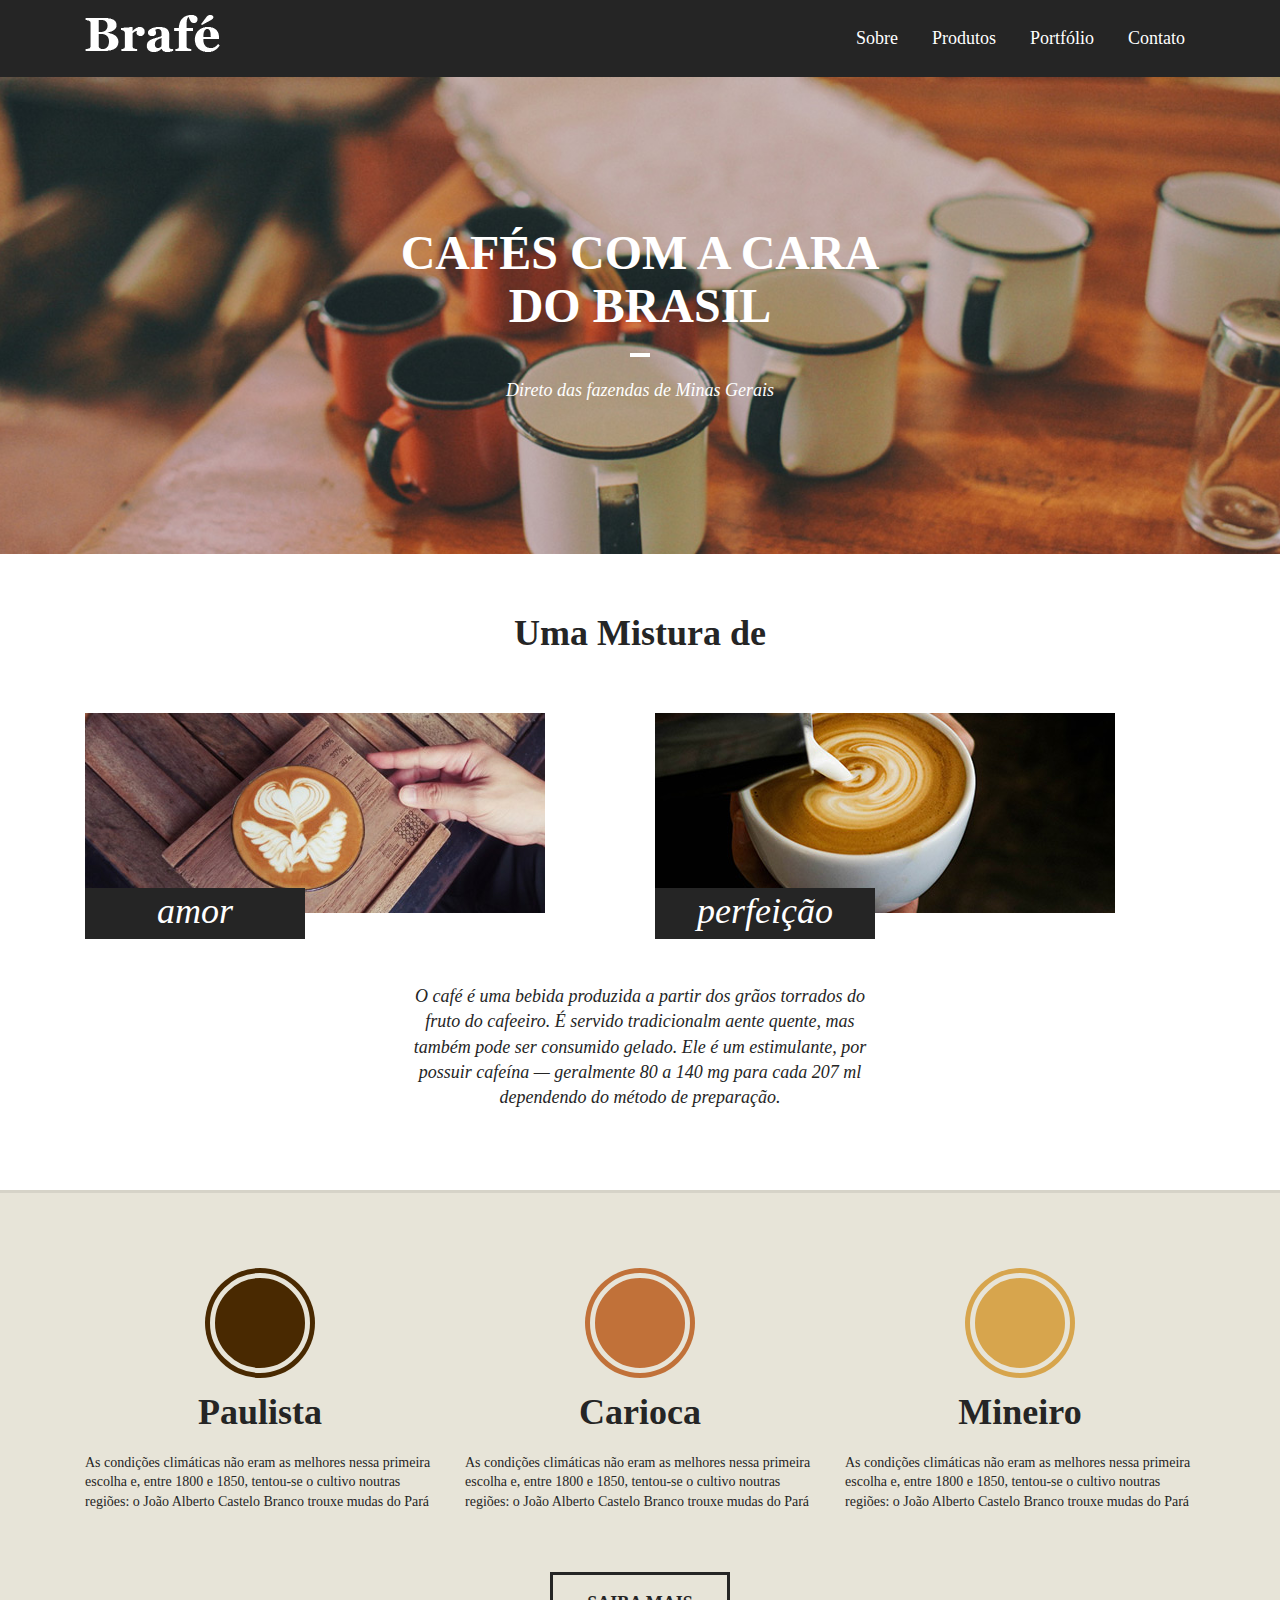
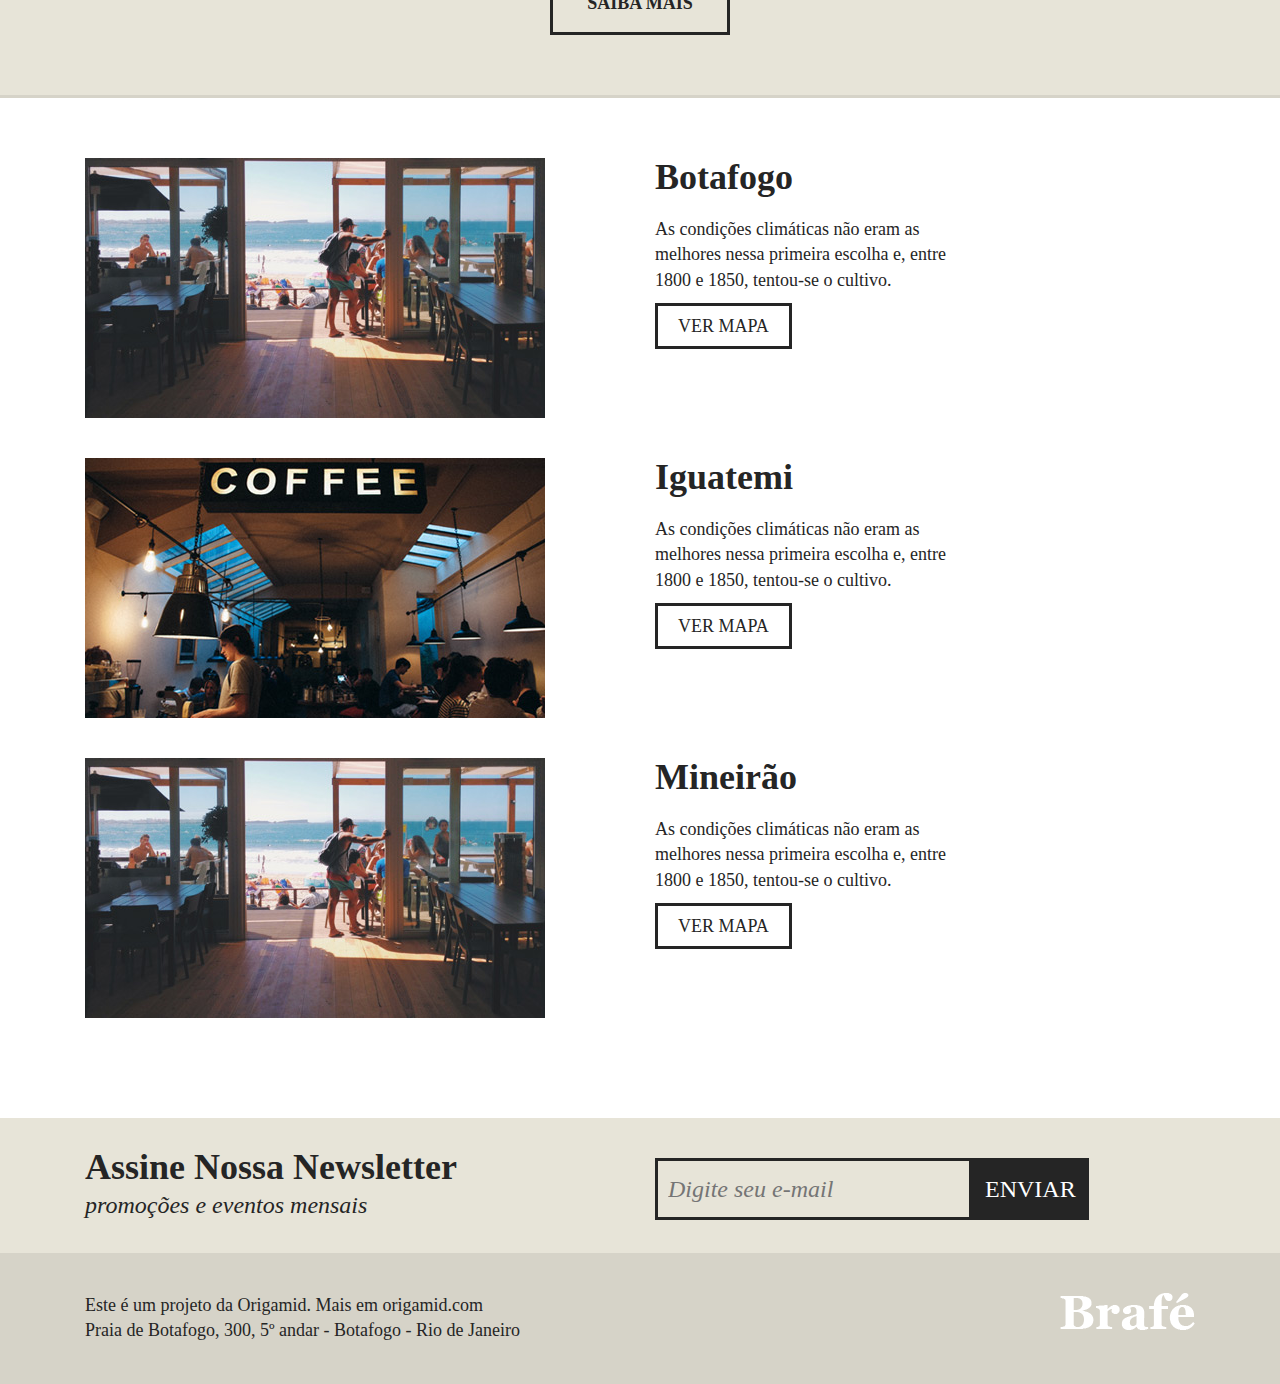
==== Brafé_parte02/Bootstrap_Brafe/index.html @ 496f5d2c "Finalizacao usando grid" ====
<!DOCTYPE html>
<html>
<head>
	<title>Brafé 1</title>
	<meta charset="utf-8">
	<meta name="viewport" content="width=device-width, initial-scale=1, shrink-to-fit=no">
	<link rel="stylesheet" type="text/css" href="css/bootstrap.min.css">
	<link rel="stylesheet" type="text/css" href="css/style.css">
</head>
<body>
	
	<header class="menu">
		<div class="container">
			<div class="row">
				<a class="menu-logo col-md-4" href="#"><img src="img/brafe.png" alt="Brafé"></a>	
				<nav class="menu-nav col-md-8">
					<ul>
						<li><a href="#">Sobre</a></li>
						<li><a href="#">Produtos</a></li>
						<li><a href="#">Portfólio</a></li>
						<li><a href="#">Contato</a></li>
					</ul>
				</nav>
			</div>
		</div>
	</header>
	
	<main class="intro">
		<h1>Cafés com a cara<br>do Brasil</h1>
		<p>Direto das fazendas de Minas Gerais</p>
	</main>
	
	<section class="sobre container">
		<h2>Uma Mistura de</h2>
		<div class="row">
			<div class="col-sm sobre-item">
				<img src="img/cafe-1.jpg">
				<h3>amor</h3>
			</div>
			<div class="col-sm sobre-item">
				<img src="img/cafe-2.jpg">
				<h3>perfeição</h3>
			</div>
		</div>
		<p>O café é uma bebida produzida a partir dos grãos torrados do fruto do cafeeiro. É servido tradicionalm
aente quente, mas também pode ser consumido gelado. Ele é um estimulante, por possuir cafeína — geralmente 80 a 140 mg para cada 207 ml dependendo do método de preparação.</p>
	</section>
	
	<section class="produtos">
		<div class="container">
			<div class="row">
				<div class="produtos-item col-sm">
					<h2 class="produtos-paulista">Paulista</h2>
					<p>As condições climáticas não eram as melhores nessa primeira escolha e, entre 1800 e 1850, tentou-se o cultivo noutras regiões: o João Alberto Castelo Branco trouxe mudas do Pará</p>
				</div>
				<div class="produtos-item col-sm">
					<h2 class="produtos-carioca">Carioca</h2>
					<p>As condições climáticas não eram as melhores nessa primeira escolha e, entre 1800 e 1850, tentou-se o cultivo noutras regiões: o João Alberto Castelo Branco trouxe mudas do Pará</p>
				</div>
				<div class="produtos-item col-sm">
					<h2 class="produtos-mineiro">Mineiro</h2>
					<p>As condições climáticas não eram as melhores nessa primeira escolha e, entre 1800 e 1850, tentou-se o cultivo noutras regiões: o João Alberto Castelo Branco trouxe mudas do Pará</p>
				</div>
			</div>
			<a class="produtos-btn" href="#">Saiba Mais</a>
		</div>
	</section>
	
	<section class="locais container">
		<div class="locais-item row">
			<div class="col-sm">
				<img src="img/botafogo.jpg" alt="Brafé unidade Botafogo">
			</div>
			<div class="col-sm">
				<h2>Botafogo</h2>
				<p>As condições climáticas não eram as melhores nessa primeira escolha e, entre 1800 e 1850, tentou-se o cultivo.</p>
				<a href="#">Ver Mapa</a>
			</div>
		</div>
		
		<div class="locais-item row">
			<div class="col-sm">
				<img src="img/iguatemi.jpg" alt="Brafé unidade Iguatemi">
			</div>
			<div class="col-sm">
				<h2>Iguatemi</h2>
				<p>As condições climáticas não eram as melhores nessa primeira escolha e, entre 1800 e 1850, tentou-se o cultivo.</p>
				<a href="#">Ver Mapa</a>
			</div>
		</div>
		
		<div class="locais-item row">
			<div class="col-sm">
				<img src="img/botafogo.jpg" alt="Brafé unidade Mineirão">
			</div>
			<div class="col-sm">
				<h2>Mineirão</h2>
				<p>As condições climáticas não eram as melhores nessa primeira escolha e, entre 1800 e 1850, tentou-se o cultivo.</p>
				<a href="#">Ver Mapa</a>
			</div>
		</div>
	
	</section>
	
	<section class="assine">
		<div class="container">
			<div class="row">
				<div class="assine-info col-sm">
					<h2>Assine Nossa Newsletter</h2>
					<p>promoções e eventos mensais</p>
				</div>
				<form class="col-sm">
					<label>E-mail</label>
					<input type="text" placeholder="Digite seu e-mail">
					<button type="submit">Enviar</button>
				</form>
			</div>
		</div>
	</section>
	
	<footer class="footer">
		<div class="container">
			<div class="row">
				<p class="col-sm-8">Este é um projeto da Origamid. Mais em origamid.com<br>Praia de Botafogo, 300, 5º andar - Botafogo - Rio de Janeiro</p>
				<div class="col-sm">
					<img src="img/brafe.png" alt="Brafé">
				</div>
			</div>
		</div>
	</footer>
	
</body>
</html>
---- Brafé_parte02/Bootstrap_Brafe/css/style.css ----
/* Reset */

body, h1, h2, h3, p, ul {
	padding: 0px;
	margin: 0px;
}

body {
	font-family: Georgia, serif;
	color: #252525;	
}

* {
	box-sizing: border-box;
}

img {
	display: block;
	max-width: 100%;
}

/* Menu */

.menu {
	background: #252525;
	padding: 15px 0px;
}

.menu-nav a {
	text-decoration: none;
	color: #fff;
	font-size: 1.125em;
}

.menu-nav ul {
	float: right;
	list-style: none;
}

.menu-nav ul li {
	display: inline-block;
}

.menu-nav ul li a {
	display: inline-block;
	padding: 10px;
	margin-left: 10px;
}

@media (max-width: 768px) {
	.menu-nav ul {
		float: none;
	}
	.menu-nav ul li a {
		padding-left: 0px;
		margin-left: 0px;
	}
}

/* Intro */

.intro {
	background: url('../img/bg-intro.jpg') no-repeat center center;
	background-size: cover;
	color: #fff;
	padding: 150px 0;
	text-align: center;
}

.intro h1 {
	text-transform: uppercase;
	font-size: 3em;
	font-weight: bold;
}

.intro h1::after {
	content: '';
	display: block;
	width: 20px;
	height: 4px;
	background: #fff;
	margin: 20px auto;
}

.intro p {
	font-style: italic;
	font-size: 1.125em;
}

@media (max-width: 768px) {
	.intro {
		padding: 60px 0px;
	}
}

/* Sobre */

.sobre {
	padding-top: 60px;
	padding-bottom: 60px;
}

.sobre h2 {
	font-size: 2.25em;
	text-align: center;
	margin-bottom: 60px;
	font-weight: bold;
}

.sobre-item h3 {
	font-size: 2.25em;
	line-height: 1em;
	background: #252525;
	color: #fff;
	font-style: italic;
	font-weight: normal;
	text-align: center;
	position: relative;
	width: 220px;
	padding: 5px 0 10px 0;
	top: -25px;
}

.sobre > p {
	font-size: 1.125em;
	line-height: 1.4em;
	font-style: italic;
	max-width: 460px;
	text-align: center;
	margin: 20px auto;
}

/* Produtos */

.produtos {
	background: #e7e4d8;
	border-top: 3px solid #d6d3c8;
	border-bottom: 3px solid #d6d3c8;
	padding-top: 60px;
	padding-bottom: 60px;
}

.produtos-item {
	margin-bottom: 40px;
}

.produtos-item h2 {
	font-size: 2.25em;
	text-align: center;
	margin-bottom: 20px;
	font-weight: bold;
}

.produtos-item h2::before {
	content: '';
	display: block;
	width: 100px;
	height: 100px;
	background: currentColor;
	border-radius: 50%;
	border: 5px solid #e7e4d8;
	box-shadow: 0 0 0 5px currentColor;
	margin: 20px auto;
}

h2.produtos-paulista::before {
	color: #492901;
}

h2.produtos-carioca::before {
	color: #c17139;
}

h2.produtos-mineiro::before {
	color: #d7a54d;
}

.produtos-item p {
	font-size: 0.875em;
	line-height: 1.4em;
}

.produtos-btn {
	border: 3px solid #252525;
	color: #252525;
	text-decoration: none;
	text-align: center;
	font-size: 1.125em;
	font-weight: bold;
	text-transform: uppercase;
	width: 180px;
	display: block;
	margin: 20px auto 0 auto;
	padding: 15px 0;
}

.produtos-btn:hover {
	text-decoration: none;
	color: #C17139;
	border-color: #C17139;
}

/* Locais */

.locais {
	padding-top: 60px;
	padding-bottom: 60px;
}

.locais-item {
	margin-bottom: 40px;
}

.locais-item h2 {
	font-size: 2.25em;
	margin-bottom: 20px;
	font-weight: bold;
}

.locais-item p {
	font-size: 1.125em;
	line-height: 1.4em;
	max-width: 320px;
	margin-bottom: 20px;
}

.locais-item a {
	font-size: 1.125em;
	text-transform: uppercase;
	text-decoration: none;
	border: 3px solid;
	color: #252525;
	padding: 10px 20px;
}

/* Assine */

.assine {
	background: #e7e4d8;
	padding-top: 30px;
	padding-bottom: 30px;
}

.assine-info h2 {
	font-size: 2.25em;
	font-weight: bold;
}

.assine-info p {
	font-size: 1.5em;
	font-style: italic;
}

.assine form label {
	display: none;
}

.assine form {
	margin-top: 10px;
	display: flex;
	flex-wrap: wrap;
	align-content: flex-start;
}

.assine input {
	border: 3px solid #252525;
	background: none;
	font-size: 1.5em;
	font-style: italic;
	font-family: Georgia, serif;
	align-self: flex-start;
	padding: 10px;
}

.assine button {
	background: #252525;
	border: none;
	font-family: Georgia, serif;
	text-transform: uppercase;
	font-size: 1.5em;
	color: #fff;
	cursor: pointer;
	align-self: flex-start;
	padding: 13px;
}

/*Footer*/

.footer {
	background: #d6d3c8;
	padding-top: 40px;
	padding-bottom: 40px;
}

.footer p {
	font-size: 1.125em;
	line-height: 1.4em;
}

.footer img {
	float: right;
}

@media (max-width: 768px) {
	.footer img {
		float: none;
		margin-top: 20px;
	}
}
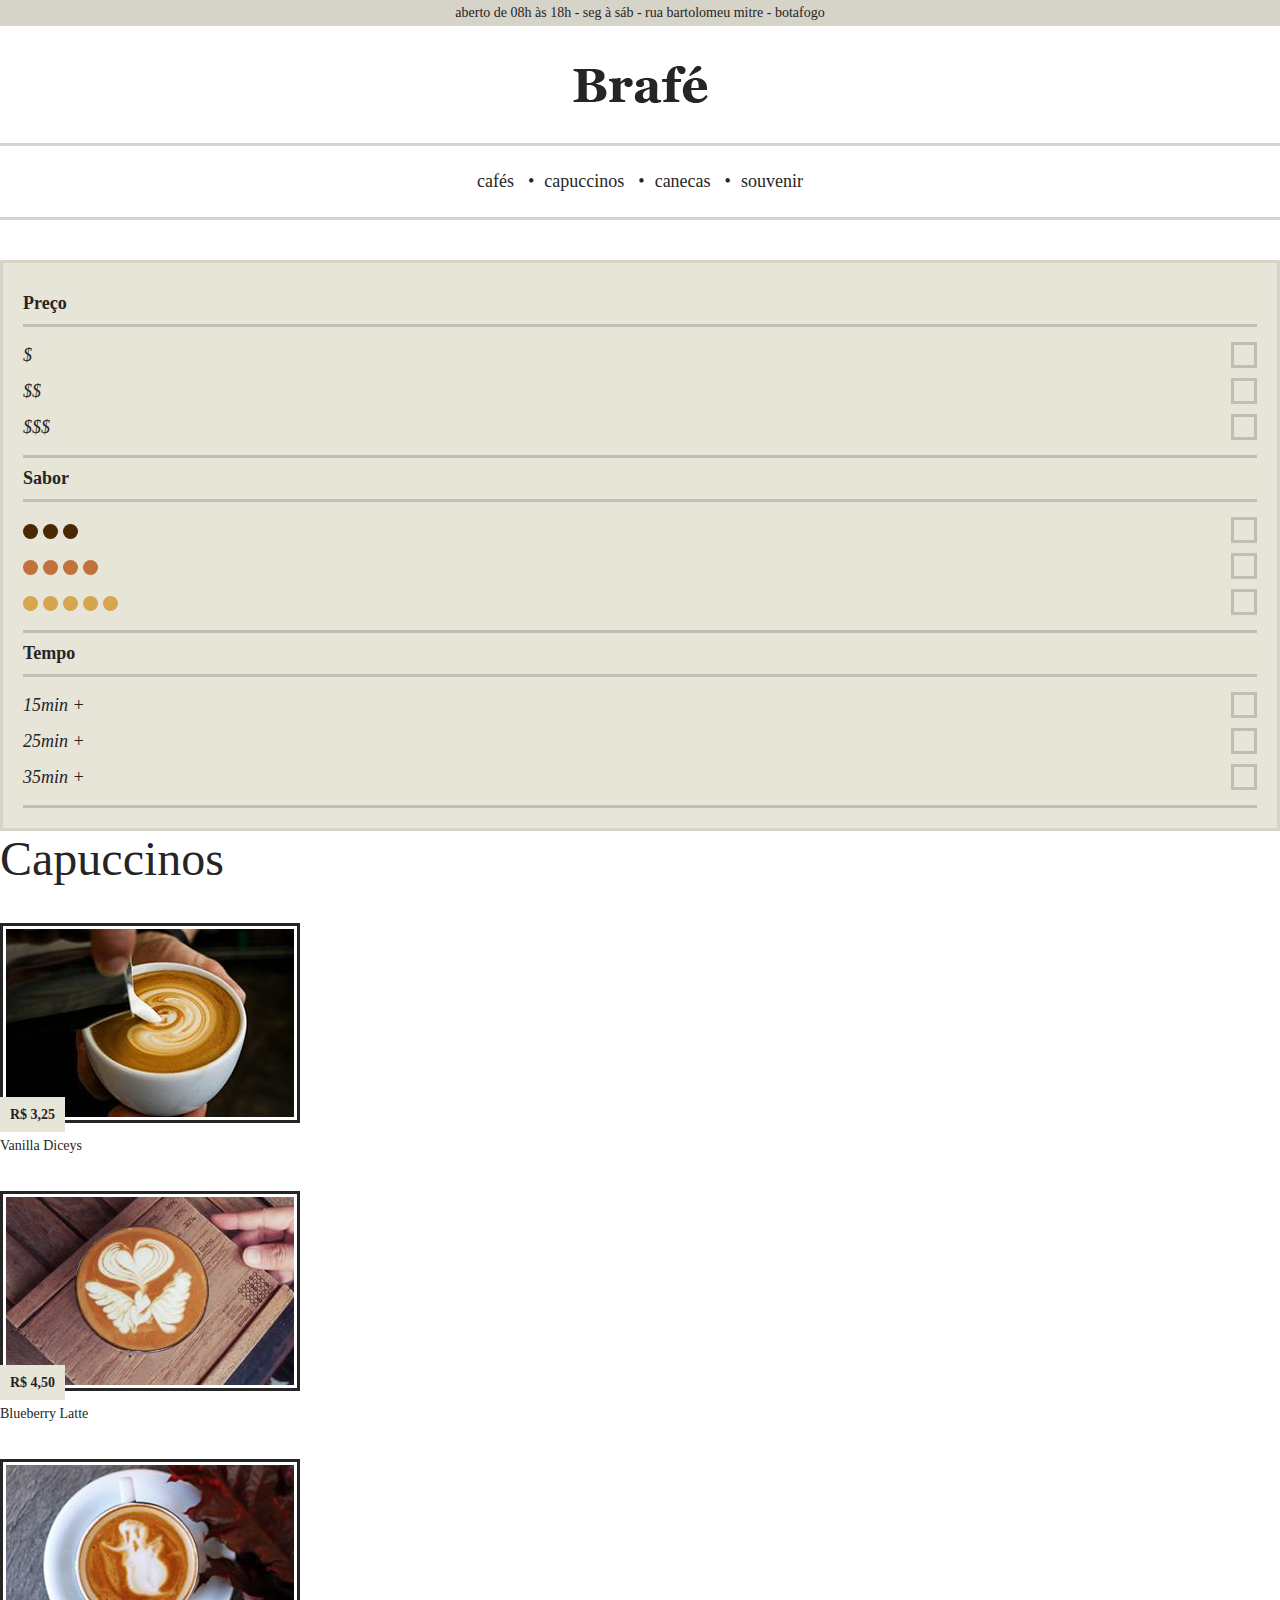
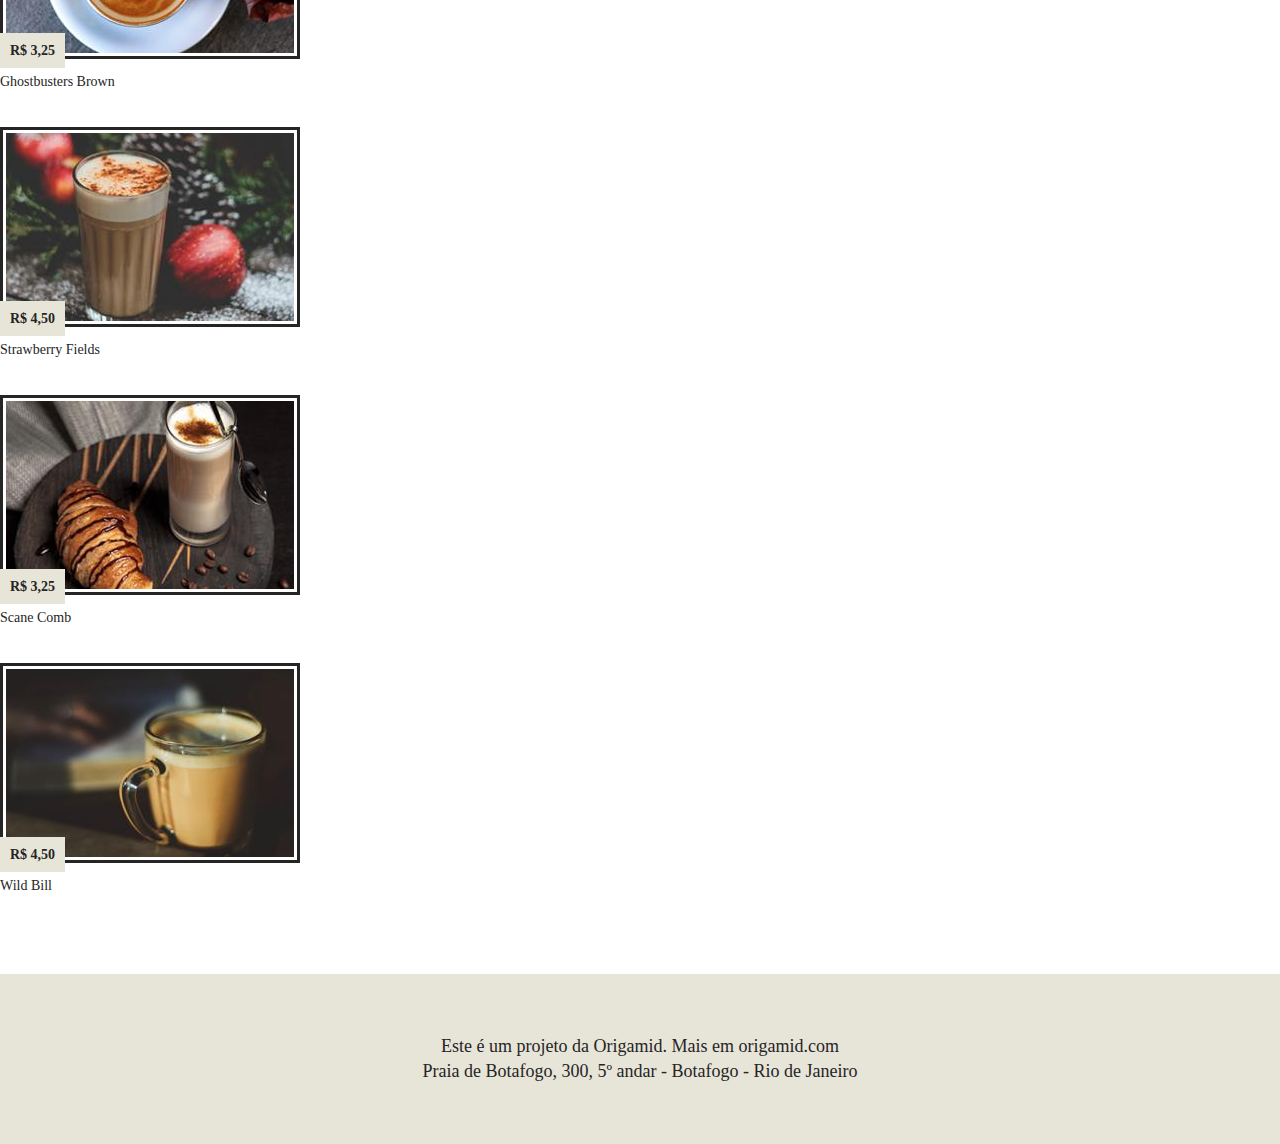
==== commit ae133bd3: "Brafe 3 puro concluido" ====
--- a/Brafé_parte02/Bootstrap_Brafe/index.html
+++ b/Brafé_parte02/Bootstrap_Brafe/index.html
@@ -1,148 +1,104 @@
 <!DOCTYPE html>
 <html>
+
 <head>
-	<title>Brafé 1</title>
+	<title>Brafé 2</title>
 	<meta charset="utf-8">
 	<meta name="viewport" content="width=device-width, initial-scale=1, shrink-to-fit=no">
-	<link rel="stylesheet" type="text/css" href="css/bootstrap.min.css">
 	<link rel="stylesheet" type="text/css" href="css/style.css">
 </head>
+
 <body>
-	
-	<header class="menu">
+
+	<body>
+
+		<header>
+			<div class="header-informacoes">
+				<p>aberto de 08h às 18h - seg à sáb - rua bartolomeu mitre - botafogo</p>
+			</div>
+			<a class="header-logo" href="index.html">
+				<img src="img/brafe.png" alt="Brafé">
+			</a>
+			<nav class="header-menu">
+				<ul>
+					<li><a href="#">cafés</a></li>
+					<li><a href="#">capuccinos</a></li>
+					<li><a href="#">canecas</a></li>
+					<li><a href="#">souvenir</a></li>
+				</ul>
+			</nav>
+		</header>
+
 		<div class="container">
 			<div class="row">
-				<a class="menu-logo col-md-4" href="#"><img src="img/brafe.png" alt="Brafé"></a>	
-				<nav class="menu-nav col-md-8">
+				<nav class="filtro col-md-4">
+					<h2>Preço</h2>
 					<ul>
-						<li><a href="#">Sobre</a></li>
-						<li><a href="#">Produtos</a></li>
-						<li><a href="#">Portfólio</a></li>
-						<li><a href="#">Contato</a></li>
+						<li>$</li>
+						<li>$$</li>
+						<li>$$$</li>
+					</ul>
+					<h2>Sabor</h2>
+					<ul class="sabor">
+						<li><span class="sabor-3">Marrom</span></li>
+						<li><span class="sabor-4">Laranja</span></li>
+						<li><span class="sabor-5">Amarelo</span></li>
+					</ul>
+					<h2>Tempo</h2>
+					<ul>
+						<li>15min +</li>
+						<li>25min +</li>
+						<li>35min +</li>
 					</ul>
 				</nav>
+
+				<section class="produtos col-md-8">
+					<h1>Capuccinos</h1>
+					<ul class="row">
+						<li class="col-6">
+							<img src="img/cafe-1.jpg" alt="Café 1">
+							<span>R$ 3,25</span>
+							<h2>Vanilla Diceys</h2>
+						</li>
+
+						<li class="col-6">
+							<img src="img/cafe-2.jpg" alt="Café 1">
+							<span>R$ 4,50</span>
+							<h2>Blueberry Latte</h2>
+						</li>
+
+						<li class="col-6">
+							<img src="img/cafe-3.jpg" alt="Café 1">
+							<span>R$ 3,25</span>
+							<h2>Ghostbusters Brown</h2>
+						</li>
+
+						<li class="col-6">
+							<img src="img/cafe-4.jpg" alt="Café 1">
+							<span>R$ 4,50</span>
+							<h2>Strawberry Fields</h2>
+						</li>
+
+						<li class="col-6">
+							<img src="img/cafe-5.jpg" alt="Café 1">
+							<span>R$ 3,25</span>
+							<h2>Scane Comb</h2>
+						</li>
+
+						<li class="col-6">
+							<img src="img/cafe-6.jpg" alt="Café 1">
+							<span>R$ 4,50</span>
+							<h2>Wild Bill</h2>
+						</li>
+					</ul>
+				</section>
 			</div>
 		</div>
-	</header>
-	
-	<main class="intro">
-		<h1>Cafés com a cara<br>do Brasil</h1>
-		<p>Direto das fazendas de Minas Gerais</p>
-	</main>
-	
-	<section class="sobre container">
-		<h2>Uma Mistura de</h2>
-		<div class="row">
-			<div class="col-sm sobre-item">
-				<img src="img/cafe-1.jpg">
-				<h3>amor</h3>
-			</div>
-			<div class="col-sm sobre-item">
-				<img src="img/cafe-2.jpg">
-				<h3>perfeição</h3>
-			</div>
-		</div>
-		<p>O café é uma bebida produzida a partir dos grãos torrados do fruto do cafeeiro. É servido tradicionalm
-aente quente, mas também pode ser consumido gelado. Ele é um estimulante, por possuir cafeína — geralmente 80 a 140 mg para cada 207 ml dependendo do método de preparação.</p>
-	</section>
-	
-	<section class="produtos">
-		<div class="container">
-			<div class="row">
-				<div class="produtos-item col-sm">
-					<h2 class="produtos-paulista">Paulista</h2>
-					<p>As condições climáticas não eram as melhores nessa primeira escolha e, entre 1800 e 1850, tentou-se o cultivo noutras regiões: o João Alberto Castelo Branco trouxe mudas do Pará</p>
-				</div>
-				<div class="produtos-item col-sm">
-					<h2 class="produtos-carioca">Carioca</h2>
-					<p>As condições climáticas não eram as melhores nessa primeira escolha e, entre 1800 e 1850, tentou-se o cultivo noutras regiões: o João Alberto Castelo Branco trouxe mudas do Pará</p>
-				</div>
-				<div class="produtos-item col-sm">
-					<h2 class="produtos-mineiro">Mineiro</h2>
-					<p>As condições climáticas não eram as melhores nessa primeira escolha e, entre 1800 e 1850, tentou-se o cultivo noutras regiões: o João Alberto Castelo Branco trouxe mudas do Pará</p>
-				</div>
-			</div>
-			<a class="produtos-btn" href="#">Saiba Mais</a>
-		</div>
-	</section>
-	
-	<section class="locais container">
-		<div class="locais-item row">
-			<div class="col-sm">
-				<img src="img/botafogo.jpg" alt="Brafé unidade Botafogo">
-			</div>
-			<div class="col-sm">
-				<h2>Botafogo</h2>
-				<p>As condições climáticas não eram as melhores nessa primeira escolha e, entre 1800 e 1850, tentou-se o cultivo.</p>
-				<a href="#">Ver Mapa</a>
-			</div>
-		</div>
-		
-		<div class="locais-item row">
-			<div class="col-sm">
-				<img src="img/iguatemi.jpg" alt="Brafé unidade Iguatemi">
-			</div>
-			<div class="col-sm">
-				<h2>Iguatemi</h2>
-				<p>As condições climáticas não eram as melhores nessa primeira escolha e, entre 1800 e 1850, tentou-se o cultivo.</p>
-				<a href="#">Ver Mapa</a>
-			</div>
-		</div>
-		
-		<div class="locais-item row">
-			<div class="col-sm">
-				<img src="img/botafogo.jpg" alt="Brafé unidade Mineirão">
-			</div>
-			<div class="col-sm">
-				<h2>Mineirão</h2>
-				<p>As condições climáticas não eram as melhores nessa primeira escolha e, entre 1800 e 1850, tentou-se o cultivo.</p>
-				<a href="#">Ver Mapa</a>
-			</div>
-		</div>
-	
-	</section>
-	
-	<section class="assine">
-		<div class="container">
-			<div class="row">
-				<div class="assine-info col-sm">
-					<h2>Assine Nossa Newsletter</h2>
-					<p>promoções e eventos mensais</p>
-				</div>
-				<form class="col-sm">
-					<label>E-mail</label>
-					<input type="text" placeholder="Digite seu e-mail">
-					<button type="submit">Enviar</button>
-				</form>
-			</div>
-		</div>
-	</section>
-	
-	<footer class="footer">
-		<div class="container">
-			<div class="row">
-				<p class="col-sm-8">Este é um projeto da Origamid. Mais em origamid.com<br>Praia de Botafogo, 300, 5º andar - Botafogo - Rio de Janeiro</p>
-				<div class="col-sm">
-					<img src="img/brafe.png" alt="Brafé">
-				</div>
-			</div>
-		</div>
-	</footer>
-	
-</body>
-</html>
 
+		<footer class="footer">
+			<p>Este é um projeto da Origamid. Mais em origamid.com</p>
+			<p>Praia de Botafogo, 300, 5º andar - Botafogo - Rio de Janeiro</p>
+		</footer>
+	</body>
 
-
-
-
-
-
-
-
-
-
-
-
-
-
+</html>--- a/Brafé_parte02/Bootstrap_Brafe/css/style.css
+++ b/Brafé_parte02/Bootstrap_Brafe/css/style.css
@@ -1,309 +1,186 @@
-/* Reset */
+body, p, h1, h2, ul, li {
+	margin: 0px;
+	padding: 0px;
+}
 
-body, h1, h2, h3, p, ul {
-	padding: 0px;
-	margin: 0px;
+li {
+	list-style: none;
 }
 
 body {
 	font-family: Georgia, serif;
-	color: #252525;	
+	color: #252525;
 }
 
 * {
 	box-sizing: border-box;
 }
 
-img {
-	display: block;
-	max-width: 100%;
+/* MENU */
+
+.header-informacoes {
+	font-size: 0.875em;
+	background: #d6d3c8;
+	padding: 5px 0;
+	text-align: center;
 }
 
-/* Menu */
-
-.menu {
-	background: #252525;
-	padding: 15px 0px;
+.header-logo img {
+	display: block;
+	margin: 40px auto;
 }
 
-.menu-nav a {
+.header-menu {
+	border-top: 3px solid #d6d3c8;
+	border-bottom: 3px solid #d6d3c8;
+	text-align: center;
+	margin-bottom: 40px;
+	padding: 20px 0;
+}
+
+.header-menu li {
+	display: inline-block;
+}
+
+.header-menu li a {
+	display: block;
+	padding: 5px 10px 5px 0;
 	text-decoration: none;
-	color: #fff;
+	color: #252525;
 	font-size: 1.125em;
 }
 
-.menu-nav ul {
-	float: right;
-	list-style: none;
+.header-menu li a::before {
+	content: '•';
+	padding-right: 10px;
 }
 
-.menu-nav ul li {
-	display: inline-block;
+.header-menu li:first-child a::before {
+	content: '';
 }
 
-.menu-nav ul li a {
-	display: inline-block;
-	padding: 10px;
-	margin-left: 10px;
+/* FILTRO */
+
+.filtro {
+	background: #e7e4d8;
+	border: 3px solid #d6d3c8;
+	padding: 20px;
+	align-self: flex-start;
 }
 
 @media (max-width: 768px) {
-	.menu-nav ul {
-		float: none;
-	}
-	.menu-nav ul li a {
-		padding-left: 0px;
-		margin-left: 0px;
+	.filtro {
+		display: none;
 	}
 }
 
-/* Intro */
-
-.intro {
-	background: url('../img/bg-intro.jpg') no-repeat center center;
-	background-size: cover;
-	color: #fff;
-	padding: 150px 0;
-	text-align: center;
-}
-
-.intro h1 {
-	text-transform: uppercase;
-	font-size: 3em;
+.filtro h2 {
+	font-size: 1.125em;
+	padding: 10px 0;
 	font-weight: bold;
 }
 
-.intro h1::after {
+.filtro ul {
+	border-top: 3px solid #c0beb4;
+	border-bottom: 3px solid #c0beb4;
+	padding: 10px 0;
+}
+
+.filtro li {
+	font-style: italic;
+	font-size: 1.125em;
+	line-height: 2;
+}
+
+.filtro li::after {
 	content: '';
 	display: block;
 	width: 20px;
-	height: 4px;
-	background: #fff;
-	margin: 20px auto;
+	height: 20px;
+	border: 3px solid #c0beb4;
+	float: right;
+	margin-top: 5px;
 }
 
-.intro p {
-	font-style: italic;
-	font-size: 1.125em;
+.sabor {
+	overflow: hidden;
 }
 
-@media (max-width: 768px) {
-	.intro {
-		padding: 60px 0px;
-	}
+.sabor span {
+	text-indent: -200px;
+	display: inline-block;
+	width: 15px;
+	height: 15px;
+	background: currentColor;
+	border-radius: 50%;
+	vertical-align: middle;
 }
 
-/* Sobre */
-
-.sobre {
-	padding-top: 60px;
-	padding-bottom: 60px;
+.sabor-3 {
+	color: #492901;
+	box-shadow: 20px 0 0 0 currentColor,
+							40px 0 0 0 currentColor;
 }
 
-.sobre h2 {
-	font-size: 2.25em;
-	text-align: center;
-	margin-bottom: 60px;
-	font-weight: bold;
+.sabor-4 {
+	color: #c17139;
+	box-shadow: 20px 0 0 0 currentColor,
+							40px 0 0 0 currentColor,
+							60px 0 0 0 currentColor;
 }
 
-.sobre-item h3 {
-	font-size: 2.25em;
-	line-height: 1em;
-	background: #252525;
-	color: #fff;
-	font-style: italic;
-	font-weight: normal;
-	text-align: center;
-	position: relative;
-	width: 220px;
-	padding: 5px 0 10px 0;
-	top: -25px;
+.sabor-5 {
+	color: #d7a54d;
+	box-shadow: 20px 0 0 0 currentColor,
+							40px 0 0 0 currentColor,
+							60px 0 0 0 currentColor,
+							80px 0 0 0 currentColor;
 }
 
-.sobre > p {
+/*PRODUTOS*/
+
+.produtos h1 {
+	font-size: 3em;
+	font-weight: normal;
+}
+
+.produtos li img {
+	display: block;
+	max-width: 100%;
+	border: 3px solid #fff;
+	box-shadow: 0 0 0 3px #252525;
+	margin: 40px 3px 0 3px;
+}
+
+.produtos li span {
+	background: #e7e4d8;
+	padding: 10px;
+	font-size: 0.875em;
+	font-weight: bold;
+	position: relative;
+	top: -15px;;
+}
+
+.produtos li h2 {
+	font-size: 0.875em;
+	font-weight: normal;
+}
+
+.footer {
+	background: #e7e4d8;
+	text-align: center;
+	padding: 60px 0;
 	font-size: 1.125em;
 	line-height: 1.4em;
-	font-style: italic;
-	max-width: 460px;
-	text-align: center;
-	margin: 20px auto;
+	margin-top: 80px;
 }
 
-/* Produtos */
 
-.produtos {
-	background: #e7e4d8;
-	border-top: 3px solid #d6d3c8;
-	border-bottom: 3px solid #d6d3c8;
-	padding-top: 60px;
-	padding-bottom: 60px;
-}
 
-.produtos-item {
-	margin-bottom: 40px;
-}
 
-.produtos-item h2 {
-	font-size: 2.25em;
-	text-align: center;
-	margin-bottom: 20px;
-	font-weight: bold;
-}
 
-.produtos-item h2::before {
-	content: '';
-	display: block;
-	width: 100px;
-	height: 100px;
-	background: currentColor;
-	border-radius: 50%;
-	border: 5px solid #e7e4d8;
-	box-shadow: 0 0 0 5px currentColor;
-	margin: 20px auto;
-}
 
-h2.produtos-paulista::before {
-	color: #492901;
-}
 
-h2.produtos-carioca::before {
-	color: #c17139;
-}
 
-h2.produtos-mineiro::before {
-	color: #d7a54d;
-}
 
-.produtos-item p {
-	font-size: 0.875em;
-	line-height: 1.4em;
-}
 
-.produtos-btn {
-	border: 3px solid #252525;
-	color: #252525;
-	text-decoration: none;
-	text-align: center;
-	font-size: 1.125em;
-	font-weight: bold;
-	text-transform: uppercase;
-	width: 180px;
-	display: block;
-	margin: 20px auto 0 auto;
-	padding: 15px 0;
-}
-
-.produtos-btn:hover {
-	text-decoration: none;
-	color: #C17139;
-	border-color: #C17139;
-}
-
-/* Locais */
-
-.locais {
-	padding-top: 60px;
-	padding-bottom: 60px;
-}
-
-.locais-item {
-	margin-bottom: 40px;
-}
-
-.locais-item h2 {
-	font-size: 2.25em;
-	margin-bottom: 20px;
-	font-weight: bold;
-}
-
-.locais-item p {
-	font-size: 1.125em;
-	line-height: 1.4em;
-	max-width: 320px;
-	margin-bottom: 20px;
-}
-
-.locais-item a {
-	font-size: 1.125em;
-	text-transform: uppercase;
-	text-decoration: none;
-	border: 3px solid;
-	color: #252525;
-	padding: 10px 20px;
-}
-
-/* Assine */
-
-.assine {
-	background: #e7e4d8;
-	padding-top: 30px;
-	padding-bottom: 30px;
-}
-
-.assine-info h2 {
-	font-size: 2.25em;
-	font-weight: bold;
-}
-
-.assine-info p {
-	font-size: 1.5em;
-	font-style: italic;
-}
-
-.assine form label {
-	display: none;
-}
-
-.assine form {
-	margin-top: 10px;
-	display: flex;
-	flex-wrap: wrap;
-	align-content: flex-start;
-}
-
-.assine input {
-	border: 3px solid #252525;
-	background: none;
-	font-size: 1.5em;
-	font-style: italic;
-	font-family: Georgia, serif;
-	align-self: flex-start;
-	padding: 10px;
-}
-
-.assine button {
-	background: #252525;
-	border: none;
-	font-family: Georgia, serif;
-	text-transform: uppercase;
-	font-size: 1.5em;
-	color: #fff;
-	cursor: pointer;
-	align-self: flex-start;
-	padding: 13px;
-}
-
-/*Footer*/
-
-.footer {
-	background: #d6d3c8;
-	padding-top: 40px;
-	padding-bottom: 40px;
-}
-
-.footer p {
-	font-size: 1.125em;
-	line-height: 1.4em;
-}
-
-.footer img {
-	float: right;
-}
-
-@media (max-width: 768px) {
-	.footer img {
-		float: none;
-		margin-top: 20px;
-	}
-}